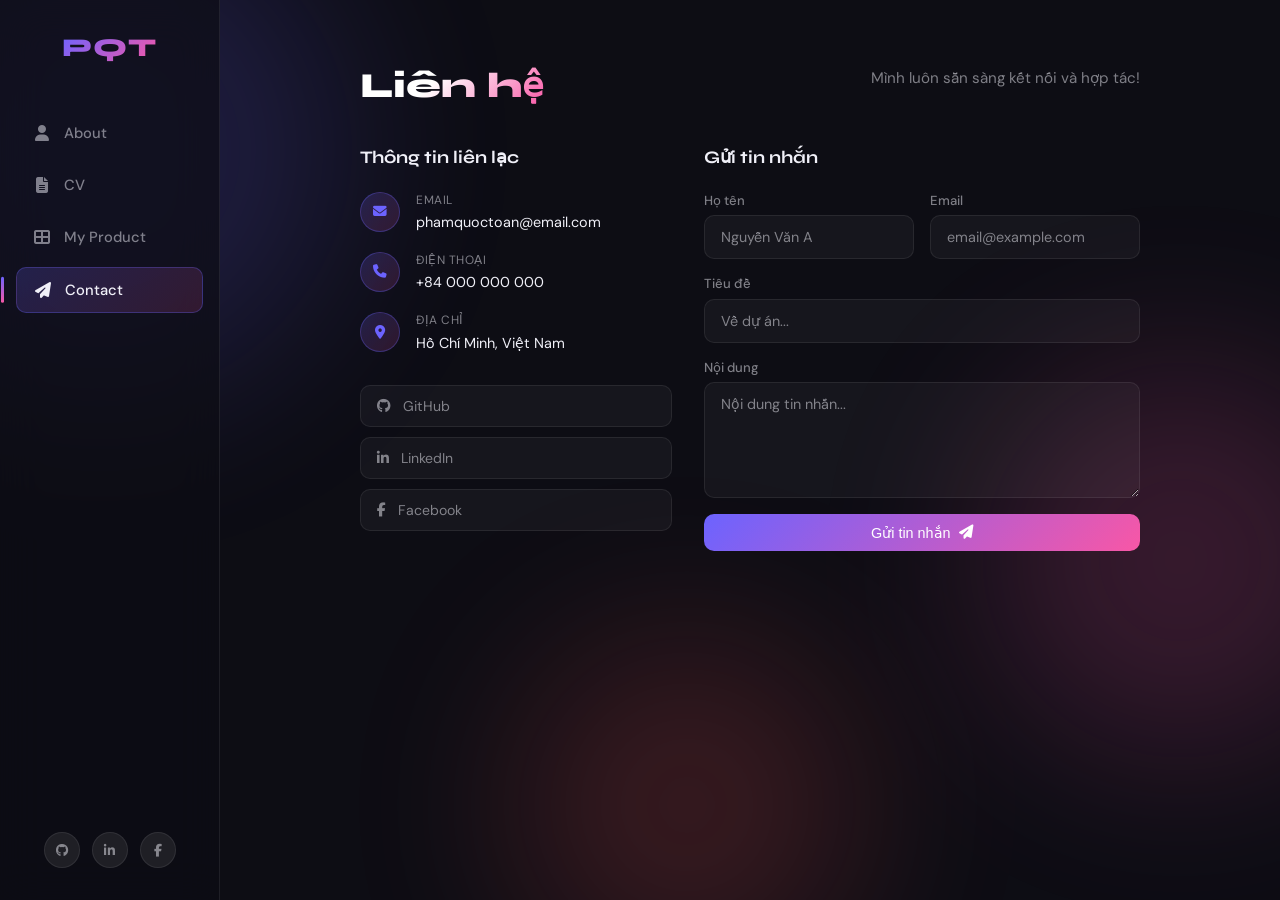
==== contact.html @ f1095d31 "first commit - portfolio" ====
<!DOCTYPE html>
<html lang="vi">
<head>
  <meta charset="UTF-8" />
  <meta name="viewport" content="width=device-width, initial-scale=1.0"/>
  <title>Contact — Phạm Quốc Toàn</title>
  <link rel="stylesheet" href="style.css" />
  <link href="https://fonts.googleapis.com/css2?family=Syne:wght@400;600;700;800&family=DM+Sans:ital,wght@0,300;0,400;0,500;1,300&display=swap" rel="stylesheet"/>
  <link rel="stylesheet" href="https://cdnjs.cloudflare.com/ajax/libs/font-awesome/6.5.0/css/all.min.css"/>
</head>
<body>
  <div class="bg-blobs">
    <div class="blob blob-1"></div>
    <div class="blob blob-2"></div>
    <div class="blob blob-3"></div>
  </div>

  <aside class="sidebar">
    <div class="sidebar-logo">PQT</div>
    <nav class="sidebar-nav">
      <a href="index.html" class="nav-link"><i class="fas fa-user"></i><span>About</span></a>
      <a href="cv.html" class="nav-link"><i class="fas fa-file-alt"></i><span>CV</span></a>
      <a href="product.html" class="nav-link"><i class="fas fa-th-large"></i><span>My Product</span></a>
      <a href="contact.html" class="nav-link active"><i class="fas fa-paper-plane"></i><span>Contact</span></a>
    </nav>
    <div class="sidebar-socials">
      <a href="https://github.com/" target="_blank" class="social-icon"><i class="fab fa-github"></i></a>
      <a href="https://linkedin.com/" target="_blank" class="social-icon"><i class="fab fa-linkedin-in"></i></a>
      <a href="https://facebook.com/" target="_blank" class="social-icon"><i class="fab fa-facebook-f"></i></a>
    </div>
  </aside>

  <header class="topbar">
    <div class="topbar-logo">PQT</div>
    <button class="burger" id="burger"><span></span><span></span><span></span></button>
  </header>
  <div class="mobile-nav" id="mobileNav">
    <a href="index.html" class="nav-link"><i class="fas fa-user"></i> About</a>
    <a href="cv.html" class="nav-link"><i class="fas fa-file-alt"></i> CV</a>
    <a href="product.html" class="nav-link"><i class="fas fa-th-large"></i> My Product</a>
    <a href="contact.html" class="nav-link active"><i class="fas fa-paper-plane"></i> Contact</a>
  </div>

  <main class="main-content">
    <div class="page-inner fade-in">
      <div class="page-header">
        <h1 class="page-title">Liên hệ</h1>
        <p class="page-subtitle">Mình luôn sẵn sàng kết nối và hợp tác!</p>
      </div>

      <div class="contact-layout">
        <!-- Info -->
        <div class="contact-info">
          <h3>Thông tin liên lạc</h3>
          <div class="contact-item">
            <div class="ci-icon"><i class="fas fa-envelope"></i></div>
            <div>
              <label>Email</label>
              <a href="mailto:phamquoctoan@email.com">phamquoctoan@email.com</a>
            </div>
          </div>
          <div class="contact-item">
            <div class="ci-icon"><i class="fas fa-phone"></i></div>
            <div>
              <label>Điện thoại</label>
              <a href="tel:+84000000000">+84 000 000 000</a>
            </div>
          </div>
          <div class="contact-item">
            <div class="ci-icon"><i class="fas fa-map-marker-alt"></i></div>
            <div>
              <label>Địa chỉ</label>
              <span>Hồ Chí Minh, Việt Nam</span>
            </div>
          </div>

          <div class="contact-socials">
            <a href="https://github.com/" target="_blank" class="csocial github">
              <i class="fab fa-github"></i>
              <span>GitHub</span>
            </a>
            <a href="https://linkedin.com/" target="_blank" class="csocial linkedin">
              <i class="fab fa-linkedin-in"></i>
              <span>LinkedIn</span>
            </a>
            <a href="https://facebook.com/" target="_blank" class="csocial facebook">
              <i class="fab fa-facebook-f"></i>
              <span>Facebook</span>
            </a>
          </div>
        </div>

        <!-- Form -->
        <div class="contact-form-wrap">
          <h3>Gửi tin nhắn</h3>
          <div class="contact-form">
            <div class="form-row">
              <div class="form-group">
                <label>Họ tên</label>
                <input type="text" placeholder="Nguyễn Văn A" id="fname"/>
              </div>
              <div class="form-group">
                <label>Email</label>
                <input type="email" placeholder="email@example.com" id="femail"/>
              </div>
            </div>
            <div class="form-group">
              <label>Tiêu đề</label>
              <input type="text" placeholder="Về dự án..." id="fsubject"/>
            </div>
            <div class="form-group">
              <label>Nội dung</label>
              <textarea placeholder="Nội dung tin nhắn..." rows="5" id="fmessage"></textarea>
            </div>
            <button class="btn-primary btn-full" id="sendBtn" onclick="handleSend()">
              Gửi tin nhắn <i class="fas fa-paper-plane"></i>
            </button>
            <div id="formMsg" class="form-msg"></div>
          </div>
        </div>
      </div>

    </div>
  </main>

  <script src="script.js"></script>
  <script>
    function handleSend() {
      const name = document.getElementById('fname').value.trim();
      const email = document.getElementById('femail').value.trim();
      const msg = document.getElementById('fmessage').value.trim();
      const formMsg = document.getElementById('formMsg');
      if (!name || !email || !msg) {
        formMsg.textContent = '⚠️ Vui lòng điền đầy đủ thông tin.';
        formMsg.className = 'form-msg error';
        return;
      }
      formMsg.textContent = '✅ Cảm ơn! Mình sẽ phản hồi sớm nhất có thể.';
      formMsg.className = 'form-msg success';
    }
  </script>
</body>
</html>
---- style.css ----
/* ===========================
   CSS Variables & Reset
   =========================== */
:root {
  --grad-1: #6c63ff;
  --grad-2: #f857a6;
  --grad-3: #ff5858;
  --accent: #6c63ff;
  --accent2: #f857a6;
  --bg: #0d0d14;
  --surface: rgba(255,255,255,0.04);
  --surface2: rgba(255,255,255,0.08);
  --border: rgba(255,255,255,0.08);
  --text: #f0f0f8;
  --text-muted: rgba(240,240,248,0.5);
  --sidebar-w: 220px;
  --radius: 16px;
  --radius-sm: 10px;
}

*, *::before, *::after { box-sizing: border-box; margin: 0; padding: 0; }

html { scroll-behavior: smooth; }

body {
  background: var(--bg);
  color: var(--text);
  font-family: 'DM Sans', sans-serif;
  min-height: 100vh;
  overflow-x: hidden;
}

a { text-decoration: none; color: inherit; }

/* ===========================
   Background Blobs
   =========================== */
.bg-blobs {
  position: fixed;
  inset: 0;
  pointer-events: none;
  z-index: 0;
  overflow: hidden;
}
.blob {
  position: absolute;
  border-radius: 50%;
  filter: blur(90px);
  opacity: 0.18;
  animation: blobFloat 8s ease-in-out infinite alternate;
}
.blob-1 {
  width: 500px; height: 500px;
  background: var(--grad-1);
  top: -100px; left: -150px;
  animation-delay: 0s;
}
.blob-2 {
  width: 400px; height: 400px;
  background: var(--grad-2);
  top: 40%; right: -100px;
  animation-delay: 2s;
}
.blob-3 {
  width: 350px; height: 350px;
  background: var(--grad-3);
  bottom: -80px; left: 40%;
  animation-delay: 4s;
}
@keyframes blobFloat {
  from { transform: translate(0, 0) scale(1); }
  to   { transform: translate(30px, 30px) scale(1.08); }
}

/* ===========================
   Sidebar
   =========================== */
.sidebar {
  position: fixed;
  left: 0; top: 0; bottom: 0;
  width: var(--sidebar-w);
  background: rgba(13,13,20,0.7);
  backdrop-filter: blur(20px);
  border-right: 1px solid var(--border);
  display: flex;
  flex-direction: column;
  align-items: center;
  padding: 2rem 0;
  z-index: 100;
}

.sidebar-logo {
  font-family: 'Syne', sans-serif;
  font-weight: 800;
  font-size: 1.6rem;
  background: linear-gradient(135deg, var(--grad-1), var(--grad-2));
  -webkit-background-clip: text;
  -webkit-text-fill-color: transparent;
  background-clip: text;
  margin-bottom: 3rem;
  letter-spacing: 2px;
}

.sidebar-nav {
  display: flex;
  flex-direction: column;
  gap: 0.5rem;
  width: 100%;
  padding: 0 1rem;
  flex: 1;
}

.nav-link {
  display: flex;
  align-items: center;
  gap: 0.75rem;
  padding: 0.75rem 1rem;
  border-radius: var(--radius-sm);
  color: var(--text-muted);
  font-size: 0.92rem;
  font-weight: 500;
  transition: all 0.3s ease;
  position: relative;
}
.nav-link i { font-size: 1rem; width: 20px; text-align: center; }
.nav-link:hover {
  color: var(--text);
  background: var(--surface2);
}
.nav-link.active {
  color: var(--text);
  background: linear-gradient(135deg, rgba(108,99,255,0.2), rgba(248,87,166,0.15));
  border: 1px solid rgba(108,99,255,0.3);
}
.nav-link.active::before {
  content: '';
  position: absolute;
  left: -1rem;
  top: 50%;
  transform: translateY(-50%);
  width: 3px;
  height: 60%;
  border-radius: 2px;
  background: linear-gradient(var(--grad-1), var(--grad-2));
}

.sidebar-socials {
  display: flex;
  gap: 0.75rem;
  margin-top: 1rem;
}
.social-icon {
  width: 36px; height: 36px;
  border-radius: 50%;
  background: var(--surface2);
  border: 1px solid var(--border);
  display: flex; align-items: center; justify-content: center;
  font-size: 0.8rem;
  color: var(--text-muted);
  transition: all 0.3s;
}
.social-icon:hover {
  background: linear-gradient(135deg, var(--grad-1), var(--grad-2));
  color: white;
  border-color: transparent;
  transform: translateY(-2px);
}

/* ===========================
   Mobile Topbar
   =========================== */
.topbar {
  display: none;
  position: fixed;
  top: 0; left: 0; right: 0;
  height: 60px;
  background: rgba(13,13,20,0.9);
  backdrop-filter: blur(20px);
  border-bottom: 1px solid var(--border);
  align-items: center;
  justify-content: space-between;
  padding: 0 1.25rem;
  z-index: 200;
}
.topbar-logo {
  font-family: 'Syne', sans-serif;
  font-weight: 800;
  font-size: 1.3rem;
  background: linear-gradient(135deg, var(--grad-1), var(--grad-2));
  -webkit-background-clip: text;
  -webkit-text-fill-color: transparent;
  background-clip: text;
}
.burger {
  background: none; border: none; cursor: pointer;
  display: flex; flex-direction: column; gap: 5px;
}
.burger span {
  display: block; width: 24px; height: 2px;
  background: var(--text);
  border-radius: 2px;
  transition: all 0.3s;
}
.burger.open span:nth-child(1) { transform: translateY(7px) rotate(45deg); }
.burger.open span:nth-child(2) { opacity: 0; }
.burger.open span:nth-child(3) { transform: translateY(-7px) rotate(-45deg); }

.mobile-nav {
  display: none;
  position: fixed;
  top: 60px; left: 0; right: 0;
  background: rgba(13,13,20,0.97);
  backdrop-filter: blur(20px);
  border-bottom: 1px solid var(--border);
  flex-direction: column;
  padding: 1rem;
  gap: 0.5rem;
  z-index: 150;
  transform: translateY(-110%);
  transition: transform 0.3s ease;
}
.mobile-nav.open {
  transform: translateY(0);
}
.mobile-nav .nav-link {
  padding: 0.85rem 1rem;
}

/* ===========================
   Main Content
   =========================== */
.main-content {
  margin-left: var(--sidebar-w);
  min-height: 100vh;
  position: relative;
  z-index: 1;
}

.page-inner {
  max-width: 860px;
  margin: 0 auto;
  padding: 4rem 2.5rem;
}

/* ===========================
   Fade In Animation
   =========================== */
.fade-in {
  animation: fadeUp 0.6s ease both;
}
@keyframes fadeUp {
  from { opacity: 0; transform: translateY(24px); }
  to   { opacity: 1; transform: translateY(0); }
}

/* ===========================
   About / Hero
   =========================== */
.about-hero {
  display: flex;
  gap: 3rem;
  align-items: center;
  margin-bottom: 4rem;
}

.avatar-wrap {
  position: relative;
  flex-shrink: 0;
}
.avatar-ring {
  position: absolute;
  inset: -8px;
  border-radius: 50%;
  background: linear-gradient(135deg, var(--grad-1), var(--grad-2), var(--grad-3));
  animation: spin 4s linear infinite;
  -webkit-mask: radial-gradient(farthest-side, transparent calc(100% - 3px), white calc(100% - 3px));
          mask: radial-gradient(farthest-side, transparent calc(100% - 3px), white calc(100% - 3px));
}
@keyframes spin { to { transform: rotate(360deg); } }

.avatar {
  width: 130px; height: 130px;
  border-radius: 50%;
  background: var(--surface2);
  border: 2px solid var(--border);
  display: flex; align-items: center; justify-content: center;
  font-size: 4rem;
  color: var(--text-muted);
}

.greeting {
  font-size: 0.95rem;
  color: var(--text-muted);
  margin-bottom: 0.3rem;
  font-style: italic;
}
.name {
  font-family: 'Syne', sans-serif;
  font-size: 2.4rem;
  font-weight: 800;
  line-height: 1.1;
  background: linear-gradient(135deg, #fff 30%, var(--grad-2));
  -webkit-background-clip: text;
  -webkit-text-fill-color: transparent;
  background-clip: text;
  margin-bottom: 0.75rem;
}
.badge {
  display: inline-block;
  padding: 0.3rem 1rem;
  border-radius: 99px;
  background: linear-gradient(135deg, rgba(108,99,255,0.25), rgba(248,87,166,0.2));
  border: 1px solid rgba(108,99,255,0.4);
  font-size: 0.82rem;
  font-weight: 500;
  color: #b5b0ff;
  margin-bottom: 1rem;
  letter-spacing: 0.5px;
}
.bio {
  color: var(--text-muted);
  line-height: 1.7;
  font-size: 0.95rem;
  margin-bottom: 1.5rem;
  max-width: 400px;
}
.hero-actions {
  display: flex;
  gap: 1rem;
  flex-wrap: wrap;
}

/* ===========================
   Buttons
   =========================== */
.btn-primary {
  display: inline-flex;
  align-items: center;
  gap: 0.5rem;
  padding: 0.65rem 1.4rem;
  border-radius: 99px;
  background: linear-gradient(135deg, var(--grad-1), var(--grad-2));
  color: white;
  font-size: 0.9rem;
  font-weight: 500;
  transition: all 0.3s;
  border: none;
  cursor: pointer;
}
.btn-primary:hover {
  transform: translateY(-2px);
  box-shadow: 0 8px 24px rgba(108,99,255,0.4);
}
.btn-outline {
  display: inline-flex;
  align-items: center;
  padding: 0.65rem 1.4rem;
  border-radius: 99px;
  border: 1px solid var(--border);
  color: var(--text-muted);
  font-size: 0.9rem;
  font-weight: 500;
  transition: all 0.3s;
}
.btn-outline:hover {
  border-color: var(--grad-1);
  color: var(--text);
  background: rgba(108,99,255,0.1);
}
.btn-sm { padding: 0.45rem 1rem; font-size: 0.85rem; }
.btn-full { width: 100%; justify-content: center; border-radius: var(--radius-sm); }

/* ===========================
   Skills Section
   =========================== */
.section-title {
  font-family: 'Syne', sans-serif;
  font-size: 1.4rem;
  font-weight: 700;
  margin-bottom: 1.5rem;
  background: linear-gradient(135deg, var(--text), var(--text-muted));
  -webkit-background-clip: text;
  -webkit-text-fill-color: transparent;
  background-clip: text;
}

.skills-grid {
  display: grid;
  grid-template-columns: repeat(auto-fill, minmax(200px, 1fr));
  gap: 1rem;
}
.skill-card {
  background: var(--surface);
  border: 1px solid var(--border);
  border-radius: var(--radius);
  padding: 1.25rem;
  display: flex;
  flex-direction: column;
  gap: 0.5rem;
  transition: all 0.3s;
}
.skill-card:hover {
  background: var(--surface2);
  border-color: rgba(108,99,255,0.3);
  transform: translateY(-3px);
}
.skill-card i {
  font-size: 1.6rem;
  background: linear-gradient(135deg, var(--grad-1), var(--grad-2));
  -webkit-background-clip: text;
  -webkit-text-fill-color: transparent;
  background-clip: text;
}
.skill-card span { font-size: 0.9rem; font-weight: 500; }
.skill-bar {
  height: 4px;
  background: var(--border);
  border-radius: 2px;
  overflow: hidden;
  margin-top: 0.25rem;
}
.skill-fill {
  height: 100%;
  width: var(--w);
  background: linear-gradient(90deg, var(--grad-1), var(--grad-2));
  border-radius: 2px;
  animation: barGrow 1s ease both;
  animation-delay: 0.3s;
}
@keyframes barGrow {
  from { width: 0; }
  to   { width: var(--w); }
}

/* ===========================
   Page Header
   =========================== */
.page-header {
  display: flex;
  align-items: flex-start;
  justify-content: space-between;
  margin-bottom: 2.5rem;
  flex-wrap: wrap;
  gap: 1rem;
}
.page-title {
  font-family: 'Syne', sans-serif;
  font-size: 2.2rem;
  font-weight: 800;
  background: linear-gradient(135deg, #fff 40%, var(--grad-2));
  -webkit-background-clip: text;
  -webkit-text-fill-color: transparent;
  background-clip: text;
}
.page-subtitle {
  color: var(--text-muted);
  font-size: 0.95rem;
  margin-top: 0.25rem;
}

/* ===========================
   CV
   =========================== */
.cv-grid {
  display: grid;
  grid-template-columns: 1fr 1fr;
  gap: 1.5rem;
}
.cv-block {
  background: var(--surface);
  border: 1px solid var(--border);
  border-radius: var(--radius);
  padding: 1.5rem;
  margin-bottom: 1.5rem;
  transition: border-color 0.3s;
}
.cv-block:hover { border-color: rgba(108,99,255,0.3); }
.cv-block-title {
  font-family: 'Syne', sans-serif;
  font-size: 0.95rem;
  font-weight: 700;
  margin-bottom: 1.25rem;
  color: var(--text-muted);
  text-transform: uppercase;
  letter-spacing: 1px;
  display: flex;
  align-items: center;
  gap: 0.5rem;
}
.cv-block-title i {
  background: linear-gradient(135deg, var(--grad-1), var(--grad-2));
  -webkit-background-clip: text;
  -webkit-text-fill-color: transparent;
  background-clip: text;
}
.timeline-item {
  display: flex;
  gap: 1rem;
  margin-bottom: 1rem;
  padding-bottom: 1rem;
  border-bottom: 1px solid var(--border);
}
.timeline-item:last-child { border-bottom: none; margin-bottom: 0; padding-bottom: 0; }
.timeline-year {
  font-size: 0.75rem;
  color: var(--grad-2);
  white-space: nowrap;
  padding-top: 2px;
  font-weight: 500;
  min-width: 70px;
}
.timeline-content strong { font-size: 0.9rem; display: block; margin-bottom: 0.2rem; }
.timeline-content p { font-size: 0.82rem; color: var(--text-muted); line-height: 1.5; }

.tag-list { display: flex; flex-wrap: wrap; gap: 0.5rem; }
.tag {
  padding: 0.3rem 0.75rem;
  border-radius: 99px;
  background: rgba(108,99,255,0.15);
  border: 1px solid rgba(108,99,255,0.3);
  font-size: 0.78rem;
  color: #a5a0ff;
}

.lang-item {
  display: flex;
  justify-content: space-between;
  align-items: center;
  margin-bottom: 0.75rem;
  font-size: 0.88rem;
}
.dots { display: flex; gap: 5px; }
.dot {
  width: 10px; height: 10px;
  border-radius: 50%;
  background: var(--border);
}
.dot.filled { background: linear-gradient(135deg, var(--grad-1), var(--grad-2)); }

.strength-list { list-style: none; display: flex; flex-direction: column; gap: 0.6rem; }
.strength-list li {
  display: flex;
  align-items: center;
  gap: 0.6rem;
  font-size: 0.88rem;
  color: var(--text-muted);
}
.strength-list li i { color: var(--grad-1); font-size: 0.75rem; }

/* ===========================
   Products
   =========================== */
.filter-bar {
  display: flex;
  gap: 0.5rem;
  margin-bottom: 2rem;
  flex-wrap: wrap;
}
.filter-btn {
  padding: 0.45rem 1.1rem;
  border-radius: 99px;
  border: 1px solid var(--border);
  background: none;
  color: var(--text-muted);
  font-size: 0.85rem;
  cursor: pointer;
  transition: all 0.3s;
  font-family: 'DM Sans', sans-serif;
}
.filter-btn:hover { border-color: var(--grad-1); color: var(--text); }
.filter-btn.active {
  background: linear-gradient(135deg, var(--grad-1), var(--grad-2));
  border-color: transparent;
  color: white;
}

.products-grid {
  display: grid;
  grid-template-columns: repeat(auto-fill, minmax(280px, 1fr));
  gap: 1.25rem;
}
.product-card {
  background: var(--surface);
  border: 1px solid var(--border);
  border-radius: var(--radius);
  overflow: hidden;
  transition: all 0.35s;
}
.product-card:hover {
  transform: translateY(-5px);
  border-color: rgba(108,99,255,0.4);
  box-shadow: 0 16px 40px rgba(0,0,0,0.4);
}
.product-card.hidden { display: none; }

.product-thumb {
  height: 140px;
  display: flex; align-items: center; justify-content: center;
  font-size: 3rem;
}
.thumb-1 { background: linear-gradient(135deg, #1a1040, #3d1560); color: #9f7aea; }
.thumb-2 { background: linear-gradient(135deg, #0d2040, #0d4060); color: #60a5fa; }
.thumb-3 { background: linear-gradient(135deg, #401520, #601030); color: #f87171; }
.thumb-4 { background: linear-gradient(135deg, #1a2040, #202a50); color: #94a3b8; }

.product-info { padding: 1.25rem; }
.product-tags { display: flex; gap: 0.4rem; margin-bottom: 0.6rem; flex-wrap: wrap; }
.ptag {
  padding: 0.2rem 0.6rem;
  border-radius: 99px;
  background: rgba(255,255,255,0.06);
  font-size: 0.72rem;
  color: var(--text-muted);
}
.product-info h3 { font-family: 'Syne', sans-serif; font-size: 1.05rem; margin-bottom: 0.4rem; }
.product-info p { font-size: 0.84rem; color: var(--text-muted); line-height: 1.6; margin-bottom: 1rem; }
.product-links { display: flex; gap: 0.75rem; }
.plink {
  font-size: 0.82rem;
  color: var(--text-muted);
  display: flex; align-items: center; gap: 0.35rem;
  transition: color 0.2s;
}
.plink:hover { color: var(--grad-1); }
.plink-live { color: var(--grad-2); }
.plink-live:hover { color: var(--grad-3); }

/* ===========================
   Contact
   =========================== */
.contact-layout {
  display: grid;
  grid-template-columns: 1fr 1.4fr;
  gap: 2rem;
}
.contact-info h3,
.contact-form-wrap h3 {
  font-family: 'Syne', sans-serif;
  font-size: 1.1rem;
  font-weight: 700;
  margin-bottom: 1.5rem;
}
.contact-item {
  display: flex;
  align-items: flex-start;
  gap: 1rem;
  margin-bottom: 1.25rem;
}
.ci-icon {
  width: 40px; height: 40px;
  border-radius: 50%;
  background: linear-gradient(135deg, rgba(108,99,255,0.2), rgba(248,87,166,0.15));
  border: 1px solid rgba(108,99,255,0.3);
  display: flex; align-items: center; justify-content: center;
  font-size: 0.85rem;
  color: var(--grad-1);
  flex-shrink: 0;
}
.contact-item label {
  display: block;
  font-size: 0.75rem;
  color: var(--text-muted);
  margin-bottom: 0.2rem;
  text-transform: uppercase;
  letter-spacing: 0.5px;
}
.contact-item a, .contact-item span { font-size: 0.9rem; }
.contact-item a:hover { color: var(--grad-2); }

.contact-socials {
  display: flex;
  flex-direction: column;
  gap: 0.6rem;
  margin-top: 2rem;
}
.csocial {
  display: flex;
  align-items: center;
  gap: 0.75rem;
  padding: 0.7rem 1rem;
  border-radius: var(--radius-sm);
  background: var(--surface);
  border: 1px solid var(--border);
  font-size: 0.88rem;
  color: var(--text-muted);
  transition: all 0.3s;
}
.csocial:hover { transform: translateX(4px); }
.csocial.github:hover  { border-color: #6e5494; color: #6e5494; }
.csocial.linkedin:hover { border-color: #0077b5; color: #0077b5; }
.csocial.facebook:hover { border-color: #1877f2; color: #1877f2; }

.form-group { display: flex; flex-direction: column; gap: 0.4rem; margin-bottom: 1rem; }
.form-group label { font-size: 0.82rem; color: var(--text-muted); font-weight: 500; }
.form-row { display: grid; grid-template-columns: 1fr 1fr; gap: 1rem; }

input, textarea {
  background: var(--surface);
  border: 1px solid var(--border);
  border-radius: var(--radius-sm);
  padding: 0.75rem 1rem;
  color: var(--text);
  font-family: 'DM Sans', sans-serif;
  font-size: 0.9rem;
  transition: border-color 0.3s;
  resize: vertical;
}
input:focus, textarea:focus {
  outline: none;
  border-color: var(--grad-1);
  background: var(--surface2);
}
input::placeholder, textarea::placeholder { color: var(--text-muted); }

.form-msg {
  margin-top: 0.75rem;
  font-size: 0.88rem;
  padding: 0.6rem 1rem;
  border-radius: var(--radius-sm);
  min-height: 0;
}
.form-msg.success { background: rgba(72,187,120,0.15); color: #68d391; border: 1px solid rgba(72,187,120,0.3); }
.form-msg.error   { background: rgba(252,129,74,0.15); color: #fc814a; border: 1px solid rgba(252,129,74,0.3); }

/* ===========================
   Footer (inline in sidebar)
   =========================== */
footer {
  text-align: center;
  padding: 2rem;
  color: var(--text-muted);
  font-size: 0.8rem;
  margin-left: var(--sidebar-w);
}

/* ===========================
   Responsive
   =========================== */
@media (max-width: 768px) {
  .sidebar { display: none; }
  .topbar { display: flex; }
  .mobile-nav { display: flex; }
  .main-content { margin-left: 0; }
  .page-inner { padding: 5rem 1.25rem 2rem; }
  .about-hero { flex-direction: column; text-align: center; gap: 1.5rem; }
  .bio { max-width: 100%; }
  .hero-actions { justify-content: center; }
  .cv-grid { grid-template-columns: 1fr; }
  .contact-layout { grid-template-columns: 1fr; }
  .form-row { grid-template-columns: 1fr; }
  .name { font-size: 1.8rem; }
}
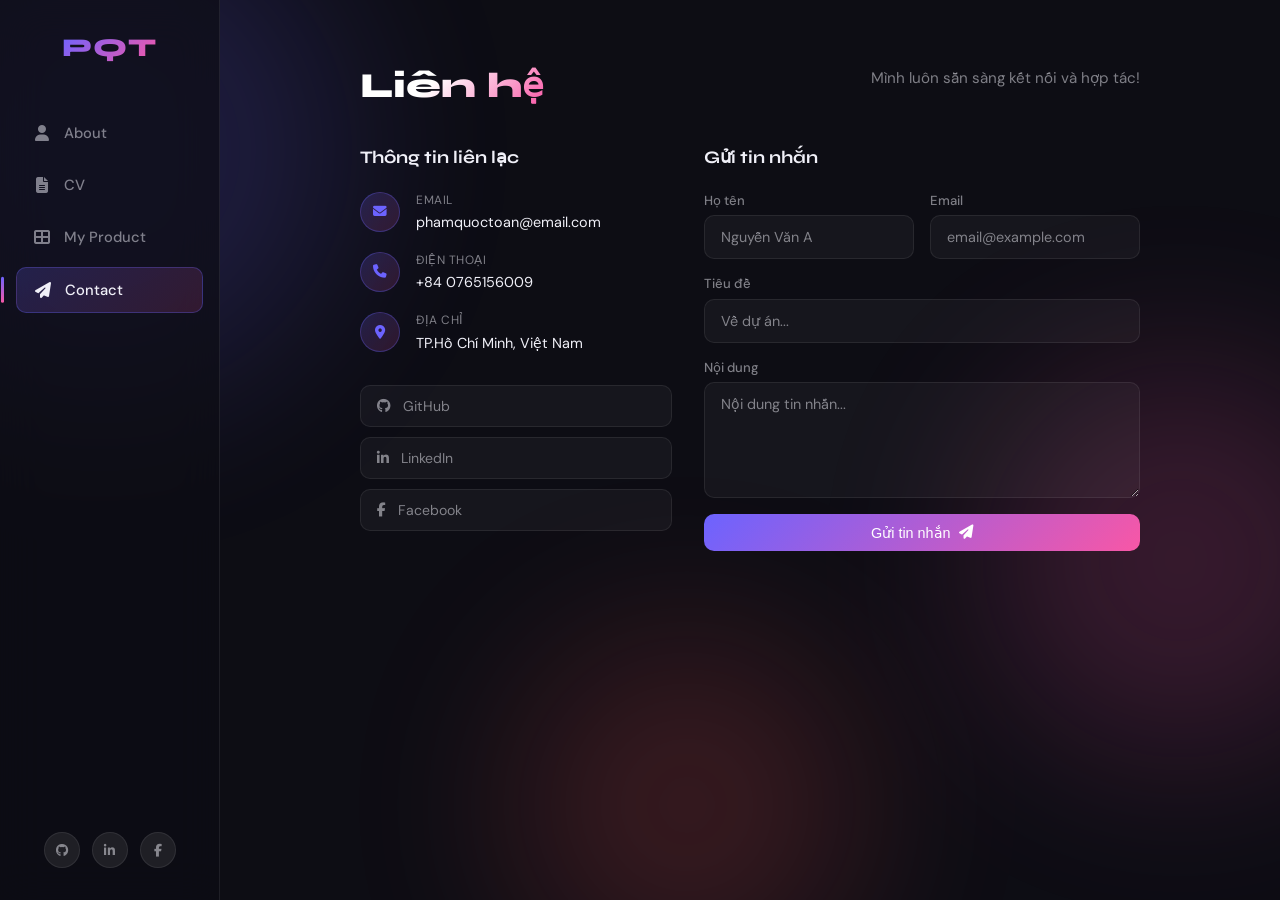
==== commit 24693e52: "feat: hoan thanh trang About" ====
--- a/contact.html
+++ b/contact.html
@@ -63,14 +63,14 @@
             <div class="ci-icon"><i class="fas fa-phone"></i></div>
             <div>
               <label>Điện thoại</label>
-              <a href="tel:+84000000000">+84 000 000 000</a>
+              <a href="tel:+84000000000">+84 0765156009</a>
             </div>
           </div>
           <div class="contact-item">
             <div class="ci-icon"><i class="fas fa-map-marker-alt"></i></div>
             <div>
               <label>Địa chỉ</label>
-              <span>Hồ Chí Minh, Việt Nam</span>
+              <span>TP.Hồ Chí Minh, Việt Nam</span>
             </div>
           </div>
 
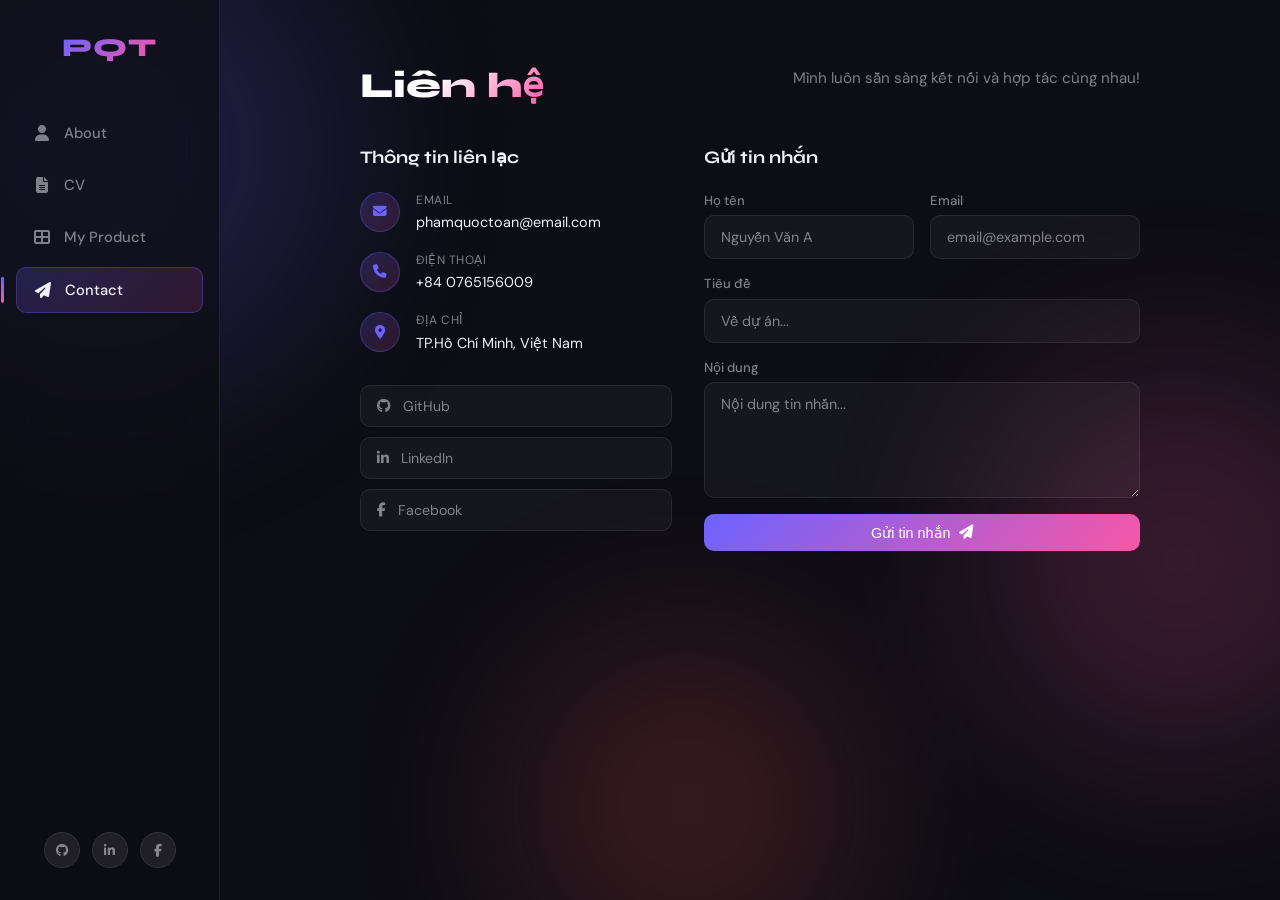
==== commit dd6ef15d: "feat: hoan thanh trang Contact" ====
--- a/contact.html
+++ b/contact.html
@@ -45,7 +45,7 @@
     <div class="page-inner fade-in">
       <div class="page-header">
         <h1 class="page-title">Liên hệ</h1>
-        <p class="page-subtitle">Mình luôn sẵn sàng kết nối và hợp tác!</p>
+        <p class="page-subtitle">Mình luôn sẵn sàng kết nối và hợp tác cùng nhau!</p>
       </div>
 
       <div class="contact-layout">
